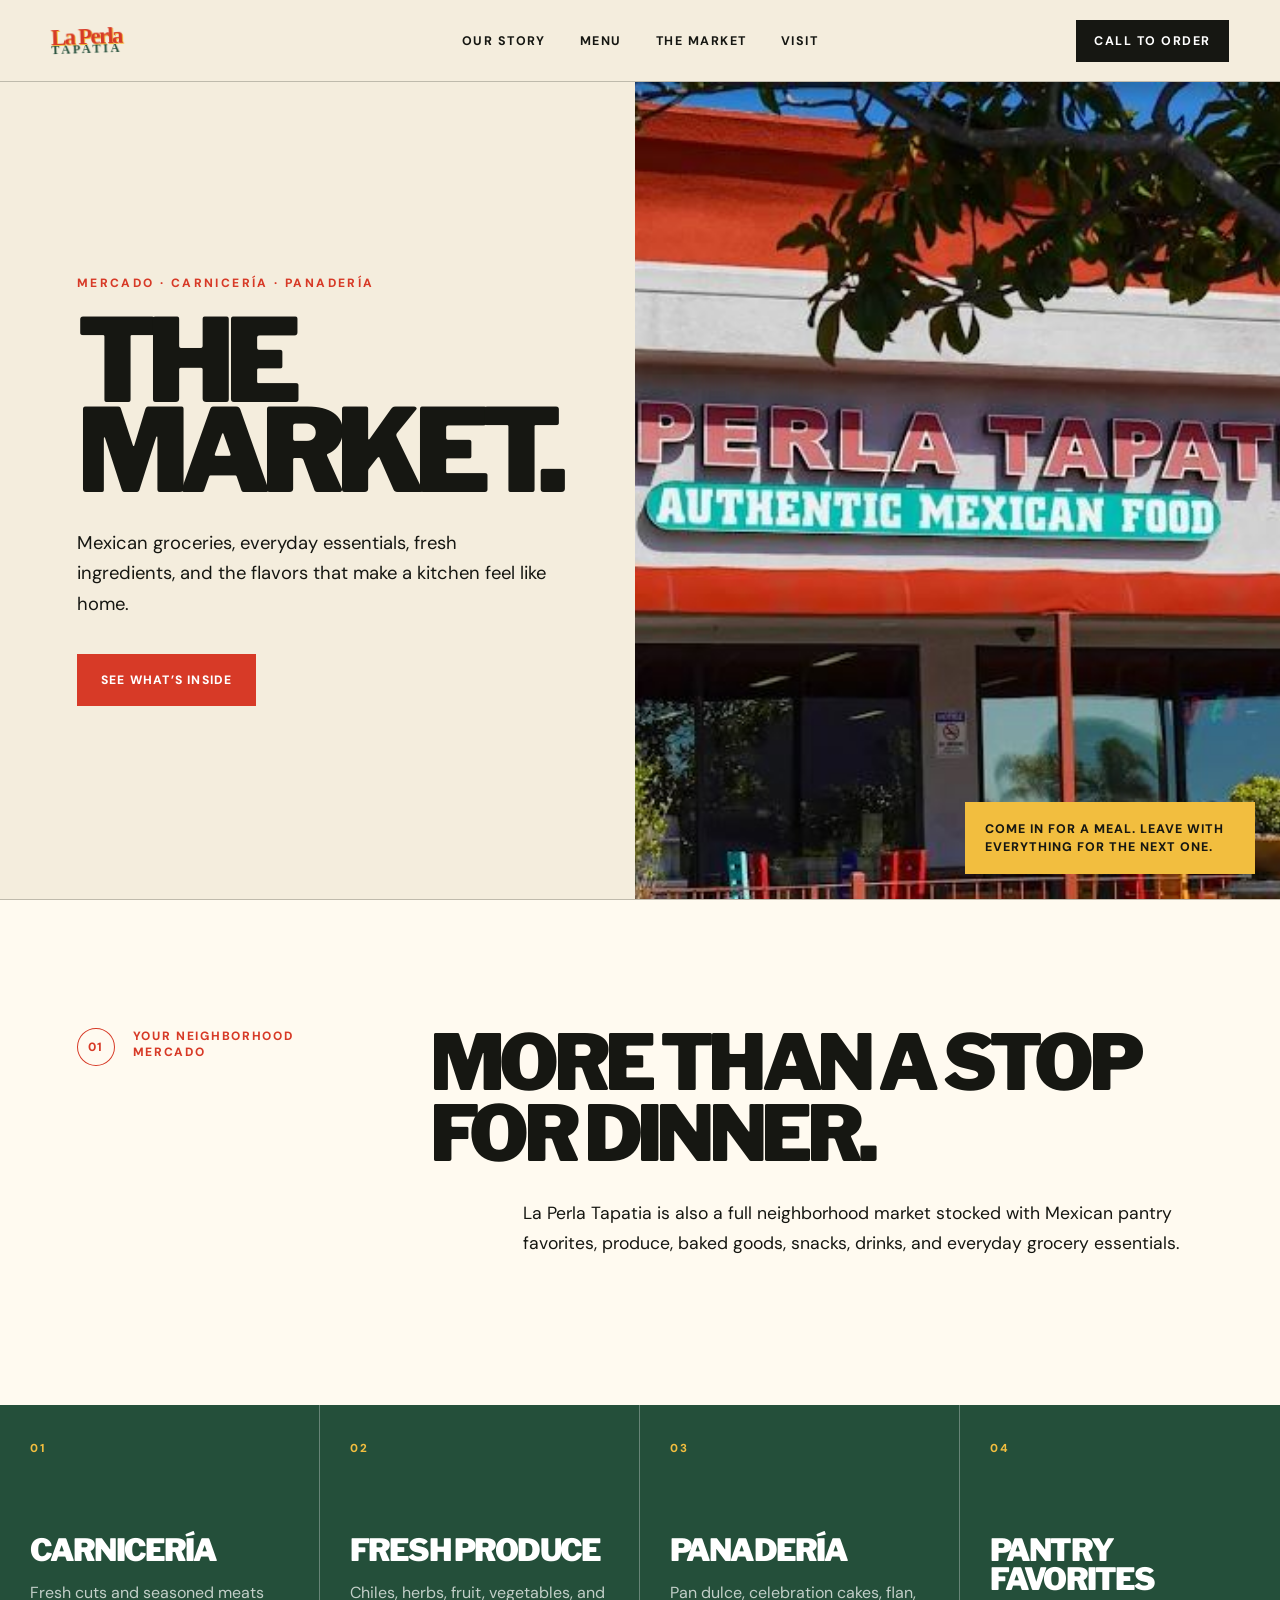
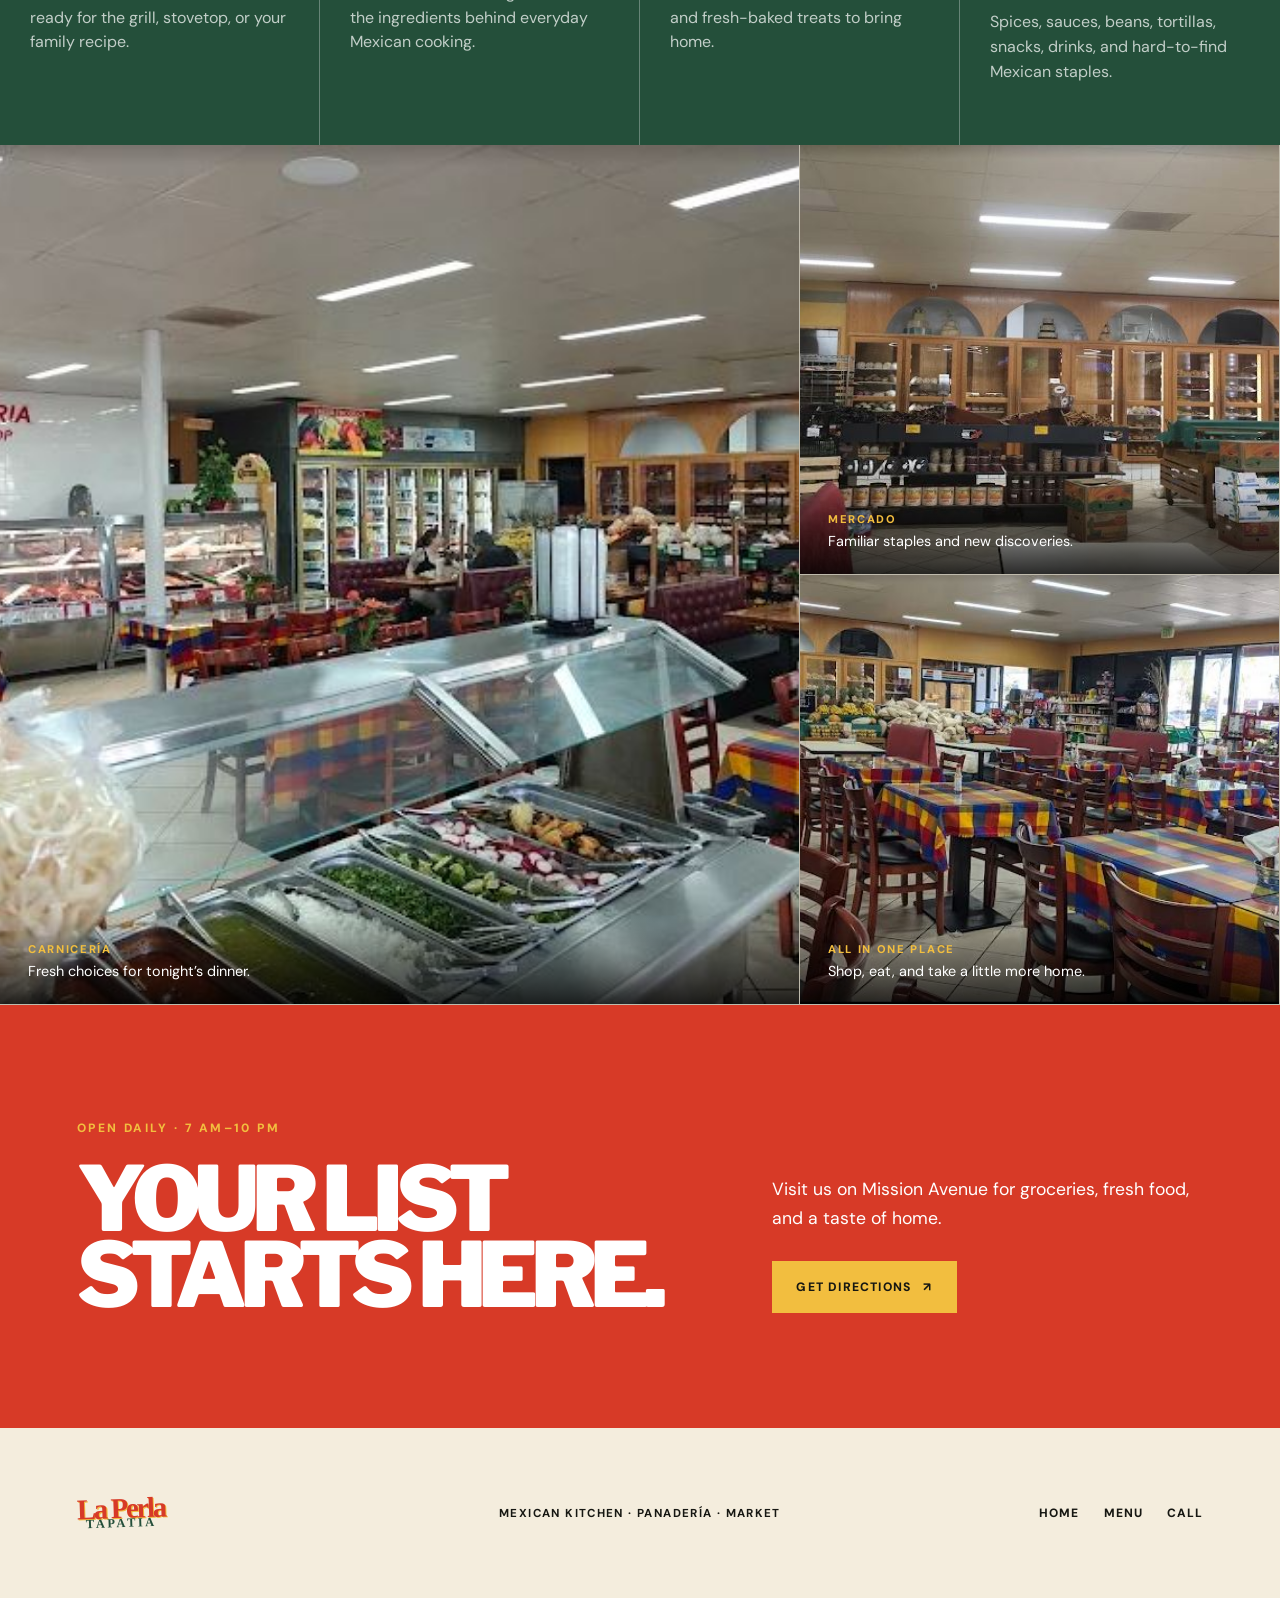
==== market.html @ a1b2bb4e "Add files via upload" ====
<!doctype html>
<html lang="en">
<head>
  <meta charset="utf-8">
  <meta name="viewport" content="width=device-width, initial-scale=1">
  <title>The Market | La Perla Tapatia</title>
  <meta name="description" content="Shop La Perla Tapatia's Mexican market for fresh produce, pantry staples, bakery goods, specialty ingredients, and selections from the carnicería.">
  <link rel="preconnect" href="https://fonts.googleapis.com">
  <link rel="preconnect" href="https://fonts.gstatic.com" crossorigin>
  <link href="https://fonts.googleapis.com/css2?family=DM+Sans:wght@400;500;600;700&family=Libre+Franklin:wght@700;800;900&display=swap" rel="stylesheet">
  <link rel="stylesheet" href="styles.css">
</head>
<body>
  <main>
    <header class="site-header">
      <a class="brand" href="index.html" aria-label="La Perla Tapatia home">
        <span class="brand-pearl">La Perla</span>
        <span class="brand-tapatia">Tapatia</span>
      </a>
      <nav aria-label="Main navigation">
        <a href="index.html#story">Our story</a>
        <a href="menu.html">Menu</a>
        <a href="market.html" aria-current="page">The Market</a>
        <a href="index.html#visit">Visit</a>
      </nav>
      <a class="header-call" href="tel:+17607218486">Call to order</a>
    </header>

    <section class="market-hero">
      <div class="market-hero-copy">
        <p class="eyebrow">Mercado · Carnicería · Panadería</p>
        <h1>The market.</h1>
        <p>Mexican groceries, everyday essentials, fresh ingredients, and the flavors that make a kitchen feel like home.</p>
        <a class="button button-primary" href="#shop">See what’s inside</a>
      </div>
      <figure class="market-hero-image">
        <img src="market-storefront.jpg" alt="La Perla Tapatia storefront in Oceanside">
        <figcaption>Come in for a meal. Leave with everything for the next one.</figcaption>
      </figure>
    </section>

    <section class="market-intro" id="shop">
      <div class="intro-kicker">
        <span class="number">01</span>
        <span>Your neighborhood mercado</span>
      </div>
      <div>
        <h2>More than a stop for dinner.</h2>
        <p>La Perla Tapatia is also a full neighborhood market stocked with Mexican pantry favorites, produce, baked goods, snacks, drinks, and everyday grocery essentials.</p>
      </div>
    </section>

    <section class="market-features">
      <article>
        <span>01</span>
        <h3>Carnicería</h3>
        <p>Fresh cuts and seasoned meats ready for the grill, stovetop, or your family recipe.</p>
      </article>
      <article>
        <span>02</span>
        <h3>Fresh produce</h3>
        <p>Chiles, herbs, fruit, vegetables, and the ingredients behind everyday Mexican cooking.</p>
      </article>
      <article>
        <span>03</span>
        <h3>Panadería</h3>
        <p>Pan dulce, celebration cakes, flan, and fresh-baked treats to bring home.</p>
      </article>
      <article>
        <span>04</span>
        <h3>Pantry favorites</h3>
        <p>Spices, sauces, beans, tortillas, snacks, drinks, and hard-to-find Mexican staples.</p>
      </article>
    </section>

    <section class="market-gallery" aria-label="Inside The Market">
      <figure class="gallery-large">
        <img src="market-carniceria.jpg" alt="La Perla Tapatia carnicería and fresh food counter">
        <figcaption><span>Carnicería</span> Fresh choices for tonight’s dinner.</figcaption>
      </figure>
      <figure>
        <img src="market-grocery.jpg" alt="Grocery displays inside La Perla Tapatia">
        <figcaption><span>Mercado</span> Familiar staples and new discoveries.</figcaption>
      </figure>
      <figure>
        <img src="market-dining.jpg" alt="Dining tables and grocery displays inside La Perla Tapatia">
        <figcaption><span>All in one place</span> Shop, eat, and take a little more home.</figcaption>
      </figure>
    </section>

    <section class="market-cta">
      <div>
        <p class="eyebrow">Open daily · 7 AM–10 PM</p>
        <h2>Your list starts here.</h2>
      </div>
      <div>
        <p>Visit us on Mission Avenue for groceries, fresh food, and a taste of home.</p>
        <a class="button button-dark" href="https://www.google.com/maps/search/?api=1&amp;query=1910+Mission+Ave+Oceanside+CA+92054" target="_blank" rel="noreferrer">Get directions <span aria-hidden="true">↗</span></a>
      </div>
    </section>

    <footer>
      <a class="brand footer-brand" href="index.html"><span class="brand-pearl">La Perla</span><span class="brand-tapatia">Tapatia</span></a>
      <p>Mexican kitchen · Panadería · Market</p>
      <div class="footer-links">
        <a href="index.html">Home</a>
        <a href="menu.html">Menu</a>
        <a href="tel:+17607218486">Call</a>
      </div>
    </footer>
  </main>
</body>
</html>
---- styles.css ----
:root {
  --font-display: "Libre Franklin";
  --font-body: "DM Sans";
  --ink: #161712;
  --cream: #f4eddd;
  --paper: #fffaf0;
  --red: #d73a27;
  --red-dark: #a8291d;
  --green: #244f3a;
  --green-bright: #4d7c48;
  --yellow: #f2be3f;
  --line: rgba(22, 23, 18, 0.24);
}

* {
  box-sizing: border-box;
}

html {
  scroll-behavior: smooth;
}

body {
  margin: 0;
  background: var(--cream);
  color: var(--ink);
  font-family: var(--font-body), Arial, sans-serif;
}

a {
  color: inherit;
  text-decoration: none;
}

.site-header {
  position: sticky;
  top: 0;
  z-index: 20;
  display: grid;
  grid-template-columns: 1fr auto 1fr;
  align-items: center;
  min-height: 82px;
  padding: 10px clamp(20px, 4vw, 64px);
  border-bottom: 1px solid var(--line);
  background: rgba(244, 237, 221, 0.94);
  backdrop-filter: blur(16px);
}

.brand {
  display: inline-flex;
  width: fit-content;
  flex-direction: column;
  align-items: center;
  font-family: Georgia, "Times New Roman", serif;
  line-height: 0.78;
  transform: rotate(-2deg);
}

.brand-pearl {
  color: var(--red);
  font-size: 1.45rem;
  font-weight: 900;
  letter-spacing: -0.08em;
  text-shadow: 1px 1px 0 var(--yellow);
}

.brand-tapatia {
  color: var(--green);
  font-size: 0.78rem;
  font-weight: 800;
  letter-spacing: 0.2em;
  text-transform: uppercase;
}

nav {
  display: flex;
  align-items: center;
  gap: 34px;
}

nav a,
.header-call {
  font-size: 0.78rem;
  font-weight: 700;
  letter-spacing: 0.12em;
  text-transform: uppercase;
}

nav a {
  position: relative;
}

nav a::after {
  position: absolute;
  right: 0;
  bottom: -7px;
  left: 0;
  height: 2px;
  background: var(--red);
  content: "";
  transform: scaleX(0);
  transition: transform 180ms ease;
}

nav a:hover::after,
nav a:focus-visible::after {
  transform: scaleX(1);
}

.header-call {
  justify-self: end;
  padding: 13px 18px;
  background: var(--ink);
  color: white;
}

.hero {
  position: relative;
  display: grid;
  grid-template-columns: minmax(0, 1.1fr) minmax(380px, 0.9fr);
  min-height: calc(100vh - 82px);
  overflow: hidden;
  border-bottom: 1px solid var(--line);
}

.hero-copy {
  display: flex;
  flex-direction: column;
  justify-content: center;
  padding: clamp(62px, 8vw, 120px) clamp(24px, 6vw, 94px) 130px;
}

.eyebrow {
  margin: 0 0 25px;
  color: var(--red);
  font-size: 0.75rem;
  font-weight: 800;
  letter-spacing: 0.2em;
  text-transform: uppercase;
}

h1,
h2,
h3,
h4,
p {
  margin-top: 0;
}

h1 {
  max-width: 750px;
  margin-bottom: 32px;
  font-family: var(--font-display), Arial, sans-serif;
  font-size: clamp(4.2rem, 8.8vw, 9.4rem);
  font-weight: 900;
  letter-spacing: -0.09em;
  line-height: 0.78;
  text-transform: uppercase;
}

h1 span {
  display: block;
  color: var(--red);
}

.hero-lede {
  max-width: 570px;
  margin-bottom: 34px;
  font-size: clamp(1.05rem, 1.6vw, 1.35rem);
  line-height: 1.5;
}

.hero-actions {
  display: flex;
  flex-wrap: wrap;
  align-items: center;
  gap: 22px;
}

.button {
  display: inline-flex;
  align-items: center;
  justify-content: center;
  min-height: 52px;
  padding: 0 24px;
  font-size: 0.76rem;
  font-weight: 800;
  letter-spacing: 0.1em;
  text-transform: uppercase;
  transition: transform 160ms ease, background 160ms ease;
}

.button:hover {
  transform: translateY(-2px);
}

.button-primary {
  background: var(--red);
  color: white;
}

.button-primary:hover {
  background: var(--red-dark);
}

.button-link {
  gap: 8px;
  padding-right: 0;
  padding-left: 0;
  border-bottom: 1px solid var(--ink);
}

.hero-art {
  position: relative;
  min-height: 620px;
  overflow: hidden;
  background: var(--green);
  isolation: isolate;
}

.hero-art::before,
.hero-art::after {
  position: absolute;
  border: 2px solid rgba(255, 250, 240, 0.36);
  border-radius: 999px;
  content: "";
}

.hero-art::before {
  inset: 8% -22% 17% 10%;
}

.hero-art::after {
  inset: 18% -6% 7% -28%;
}

.sun-disc {
  position: absolute;
  top: 12%;
  right: -6%;
  width: 58%;
  aspect-ratio: 1;
  border-radius: 50%;
  background: var(--yellow);
}

.tortilla {
  position: absolute;
  z-index: 2;
  width: 41%;
  aspect-ratio: 1;
  border: 13px solid #e8b765;
  border-radius: 50% 50% 46% 54%;
  background:
    radial-gradient(circle at 36% 42%, var(--red) 0 6%, transparent 7%),
    radial-gradient(circle at 58% 35%, #f4d467 0 7%, transparent 8%),
    radial-gradient(circle at 63% 61%, #79a04d 0 6%, transparent 7%),
    radial-gradient(circle at 38% 67%, #d85f31 0 8%, transparent 9%),
    #f5dca1;
  box-shadow: 0 22px 0 rgba(11, 24, 17, 0.25);
}

.tortilla-one {
  top: 22%;
  left: 12%;
  transform: rotate(-14deg);
}

.tortilla-two {
  right: 9%;
  bottom: 15%;
  transform: rotate(14deg) scale(1.08);
}

.salsa {
  position: absolute;
  z-index: 3;
  width: 20%;
  aspect-ratio: 1;
  border: 9px solid #e6d4a8;
  border-radius: 50%;
  box-shadow: 0 15px 0 rgba(11, 24, 17, 0.24);
}

.salsa-one {
  top: 16%;
  left: 49%;
  background: #d6442b;
}

.salsa-two {
  bottom: 10%;
  left: 11%;
  background: #76a347;
}

.hero-stamp {
  position: absolute;
  z-index: 4;
  top: 49%;
  left: 49%;
  display: grid;
  width: 125px;
  aspect-ratio: 1;
  place-items: center;
  border: 2px solid var(--paper);
  border-radius: 50%;
  color: var(--paper);
  font-family: Georgia, serif;
  font-size: 1.1rem;
  font-style: italic;
  text-align: center;
  transform: rotate(-10deg);
}

.hero-caption {
  position: absolute;
  right: 8%;
  bottom: 6%;
  z-index: 4;
  max-width: 160px;
  color: var(--paper);
  font-size: 0.73rem;
  font-weight: 700;
  letter-spacing: 0.13em;
  line-height: 1.5;
  text-align: right;
  text-transform: uppercase;
}

.hero-ribbon {
  position: absolute;
  right: 0;
  bottom: 0;
  left: 0;
  z-index: 5;
  display: flex;
  align-items: center;
  justify-content: space-around;
  gap: 18px;
  min-height: 64px;
  overflow: hidden;
  padding: 12px 25px;
  background: var(--yellow);
  font-size: 0.8rem;
  font-weight: 800;
  letter-spacing: 0.13em;
  text-transform: uppercase;
  white-space: nowrap;
}

.hero-ribbon i {
  color: var(--red);
  font-style: normal;
}

.intro {
  display: grid;
  grid-template-columns: 0.55fr 1.45fr;
  gap: 60px;
  padding: clamp(78px, 10vw, 150px) clamp(24px, 6vw, 94px);
  background: var(--paper);
}

.intro-kicker {
  display: flex;
  align-items: flex-start;
  gap: 18px;
  color: var(--red);
  font-size: 0.75rem;
  font-weight: 800;
  letter-spacing: 0.14em;
  text-transform: uppercase;
}

.intro-kicker .number {
  display: grid;
  width: 38px;
  height: 38px;
  place-items: center;
  border: 1px solid var(--red);
  border-radius: 50%;
}

.intro-copy > p:first-child {
  max-width: 930px;
  margin-bottom: 36px;
  font-family: var(--font-display), Arial, sans-serif;
  font-size: clamp(2.8rem, 5.8vw, 6.8rem);
  font-weight: 800;
  letter-spacing: -0.075em;
  line-height: 0.95;
}

.intro-copy strong {
  color: var(--red);
}

.intro-detail {
  max-width: 630px;
  margin-left: auto;
  font-size: 1.08rem;
  line-height: 1.65;
}

.favorites {
  display: grid;
  grid-template-columns: repeat(3, 1fr);
}

.favorite-card {
  position: relative;
  display: flex;
  min-height: 450px;
  flex-direction: column;
  justify-content: space-between;
  overflow: hidden;
  padding: 36px;
  border-top: 1px solid var(--line);
  border-right: 1px solid var(--line);
}

.card-number,
.card-label {
  font-size: 0.7rem;
  font-weight: 800;
  letter-spacing: 0.15em;
  text-transform: uppercase;
}

.favorite-card h2 {
  position: relative;
  z-index: 2;
  margin-bottom: 15px;
  font-family: var(--font-display), Arial, sans-serif;
  font-size: clamp(2.6rem, 4vw, 5.2rem);
  font-weight: 900;
  letter-spacing: -0.075em;
  line-height: 0.9;
  text-transform: uppercase;
}

.favorite-card div > p:last-child {
  position: relative;
  z-index: 2;
  max-width: 350px;
  margin-bottom: 0;
  line-height: 1.55;
}

.card-red {
  background: var(--red);
  color: white;
}

.card-cream {
  background: var(--cream);
}

.card-green {
  background: var(--green);
  color: white;
}

.card-mark {
  position: absolute;
  top: 25%;
  right: -9%;
  color: var(--yellow);
  font-size: 15rem;
  line-height: 1;
  opacity: 0.38;
}

.menu-section {
  padding: clamp(85px, 10vw, 150px) clamp(24px, 6vw, 94px);
  background: var(--ink);
  color: var(--paper);
}

.menu-page {
  min-height: calc(100vh - 82px);
}

.menu-page-title {
  margin-bottom: 0;
  font-family: var(--font-display), Arial, sans-serif;
  font-size: clamp(3.8rem, 8vw, 8rem);
  font-weight: 900;
  letter-spacing: -0.085em;
  line-height: 0.83;
  text-transform: uppercase;
}

.section-heading {
  display: grid;
  grid-template-columns: 1fr 0.7fr;
  align-items: end;
  gap: 70px;
  padding-bottom: 60px;
  border-bottom: 1px solid rgba(255, 255, 255, 0.23);
}

.section-heading h2,
.visit-top h2 {
  margin-bottom: 0;
  font-family: var(--font-display), Arial, sans-serif;
  font-size: clamp(3.8rem, 8vw, 8rem);
  font-weight: 900;
  letter-spacing: -0.085em;
  line-height: 0.83;
  text-transform: uppercase;
}

.section-heading > p {
  max-width: 470px;
  margin-bottom: 0;
  color: rgba(255, 250, 240, 0.7);
  line-height: 1.65;
}

.menu-grid {
  display: grid;
  grid-template-columns: repeat(2, 1fr);
  gap: 0 80px;
}

.menu-group {
  padding: 55px 0;
  border-bottom: 1px solid rgba(255, 255, 255, 0.23);
}

.menu-title {
  display: grid;
  grid-template-columns: 50px 1fr;
  gap: 18px;
  margin-bottom: 36px;
}

.menu-title > span {
  display: grid;
  width: 39px;
  height: 39px;
  place-items: center;
  border: 1px solid var(--red);
  border-radius: 50%;
  color: var(--red);
  font-size: 0.72rem;
  font-weight: 800;
}

.menu-title h3 {
  margin-bottom: 7px;
  color: var(--yellow);
  font-family: var(--font-display), Arial, sans-serif;
  font-size: 2.25rem;
  font-weight: 900;
  letter-spacing: -0.05em;
  text-transform: uppercase;
}

.menu-title p,
.menu-item p {
  margin-bottom: 0;
  color: rgba(255, 250, 240, 0.6);
  line-height: 1.45;
}

.menu-items {
  display: grid;
  gap: 26px;
}

.item-line {
  display: grid;
  grid-template-columns: auto 1fr auto;
  align-items: baseline;
  gap: 12px;
}

.item-line::after {
  grid-column: 2;
  grid-row: 1;
  border-bottom: 1px dotted rgba(255, 255, 255, 0.35);
  content: "";
}

.item-line h4,
.item-line span {
  margin-bottom: 0;
  font-size: 1rem;
}

.item-line span {
  grid-column: 3;
  color: var(--yellow);
  font-weight: 700;
}

.menu-item p {
  max-width: 90%;
  margin-top: 7px;
  font-size: 0.87rem;
}

.menu-footer {
  display: flex;
  align-items: center;
  justify-content: space-between;
  gap: 30px;
  padding-top: 55px;
}

.menu-footer p {
  margin-bottom: 0;
  font-family: Georgia, serif;
  font-size: 1.45rem;
  font-style: italic;
}

.button-dark {
  gap: 12px;
  background: var(--yellow);
  color: var(--ink);
}

.visit-section {
  padding: clamp(85px, 10vw, 150px) clamp(24px, 6vw, 94px);
  background: var(--red);
  color: white;
}

.market-hero {
  display: grid;
  grid-template-columns: 0.8fr 1.2fr;
  min-height: calc(100vh - 82px);
  background: var(--cream);
  border-bottom: 1px solid var(--line);
}

.market-hero-copy {
  display: flex;
  flex-direction: column;
  justify-content: center;
  padding: clamp(70px, 8vw, 130px) clamp(24px, 6vw, 94px);
}

.market-hero-copy h1 {
  margin-bottom: 32px;
  font-size: clamp(4.8rem, 9vw, 9.4rem);
}

.market-hero-copy > p:not(.eyebrow) {
  max-width: 550px;
  margin-bottom: 35px;
  font-size: 1.15rem;
  line-height: 1.65;
}

.market-hero-copy .button {
  width: fit-content;
}

.market-hero-image {
  position: relative;
  min-height: 620px;
  margin: 0;
  overflow: hidden;
  background: var(--green);
}

.market-hero-image img {
  width: 100%;
  height: 100%;
  object-fit: cover;
}

.market-hero-image figcaption {
  position: absolute;
  right: 25px;
  bottom: 25px;
  max-width: 290px;
  padding: 18px 20px;
  background: var(--yellow);
  color: var(--ink);
  font-size: 0.78rem;
  font-weight: 800;
  letter-spacing: 0.08em;
  line-height: 1.45;
  text-transform: uppercase;
}

.market-intro {
  display: grid;
  grid-template-columns: 0.55fr 1.45fr;
  gap: 60px;
  padding: clamp(85px, 10vw, 150px) clamp(24px, 6vw, 94px);
  background: var(--paper);
}

.market-intro h2 {
  max-width: 900px;
  margin-bottom: 30px;
  font-family: var(--font-display), Arial, sans-serif;
  font-size: clamp(3rem, 6vw, 6.8rem);
  font-weight: 900;
  letter-spacing: -0.075em;
  line-height: 0.92;
  text-transform: uppercase;
}

.market-intro > div:last-child > p {
  max-width: 680px;
  margin-left: auto;
  font-size: 1.1rem;
  line-height: 1.7;
}

.market-features {
  display: grid;
  grid-template-columns: repeat(4, 1fr);
  background: var(--green);
  color: white;
}

.market-features article {
  min-height: 340px;
  padding: 36px 30px;
  border-right: 1px solid rgba(255, 255, 255, 0.3);
}

.market-features article:last-child {
  border-right: 0;
}

.market-features article > span {
  display: block;
  margin-bottom: 80px;
  color: var(--yellow);
  font-size: 0.72rem;
  font-weight: 800;
  letter-spacing: 0.15em;
}

.market-features h3 {
  margin-bottom: 16px;
  font-family: var(--font-display), Arial, sans-serif;
  font-size: clamp(1.8rem, 2.4vw, 3.1rem);
  font-weight: 900;
  letter-spacing: -0.06em;
  line-height: 0.95;
  text-transform: uppercase;
}

.market-features p {
  margin-bottom: 0;
  color: rgba(255, 255, 255, 0.72);
  line-height: 1.55;
}

.market-gallery {
  display: grid;
  grid-template-columns: 1.25fr 0.75fr;
  background: var(--cream);
}

.market-gallery figure {
  position: relative;
  min-height: 430px;
  margin: 0;
  overflow: hidden;
  border-right: 1px solid var(--line);
  border-bottom: 1px solid var(--line);
}

.market-gallery .gallery-large {
  grid-row: span 2;
  min-height: 860px;
}

.market-gallery img {
  width: 100%;
  height: 100%;
  object-fit: cover;
  transition: transform 400ms ease;
}

.market-gallery figure:hover img {
  transform: scale(1.025);
}

.market-gallery figcaption {
  position: absolute;
  right: 0;
  bottom: 0;
  left: 0;
  padding: 24px 28px;
  background: linear-gradient(transparent, rgba(0, 0, 0, 0.8));
  color: white;
  font-size: 0.9rem;
}

.market-gallery figcaption span {
  display: block;
  margin-bottom: 6px;
  color: var(--yellow);
  font-size: 0.7rem;
  font-weight: 800;
  letter-spacing: 0.15em;
  text-transform: uppercase;
}

.market-cta {
  display: grid;
  grid-template-columns: 1fr 0.7fr;
  align-items: end;
  gap: 80px;
  padding: clamp(80px, 9vw, 140px) clamp(24px, 6vw, 94px);
  background: var(--red);
  color: white;
}

.market-cta .eyebrow {
  color: var(--yellow);
}

.market-cta h2 {
  margin-bottom: 0;
  font-family: var(--font-display), Arial, sans-serif;
  font-size: clamp(3.6rem, 7vw, 7.5rem);
  font-weight: 900;
  letter-spacing: -0.08em;
  line-height: 0.85;
  text-transform: uppercase;
}

.market-cta > div:last-child p {
  margin-bottom: 28px;
  font-size: 1.1rem;
  line-height: 1.65;
}

.visit-top {
  max-width: 1000px;
  margin-bottom: 70px;
}

.visit-top .eyebrow {
  color: var(--yellow);
}

.visit-grid {
  display: grid;
  grid-template-columns: 1.2fr 0.8fr 1fr;
  border-top: 1px solid rgba(255, 255, 255, 0.5);
  border-bottom: 1px solid rgba(255, 255, 255, 0.5);
}

.visit-panel {
  min-height: 310px;
  padding: 34px;
  border-right: 1px solid rgba(255, 255, 255, 0.5);
}

.visit-panel:last-child {
  border-right: 0;
}

.panel-label {
  display: block;
  margin-bottom: 55px;
  color: var(--yellow);
  font-size: 0.7rem;
  font-weight: 800;
  letter-spacing: 0.16em;
  text-transform: uppercase;
}

.visit-address address,
.visit-hours p,
.visit-phone p {
  margin-bottom: 25px;
  font-family: var(--font-display), Arial, sans-serif;
  font-size: clamp(1.6rem, 2.7vw, 3.1rem);
  font-style: normal;
  font-weight: 800;
  letter-spacing: -0.045em;
  line-height: 1.08;
}

.visit-panel > a {
  border-bottom: 1px solid currentColor;
  font-size: 0.78rem;
  font-weight: 800;
  letter-spacing: 0.1em;
  text-transform: uppercase;
}

.visit-hours strong {
  display: block;
  margin-bottom: 18px;
  color: var(--yellow);
  font-size: 1.35rem;
}

.visit-hours small {
  color: rgba(255, 255, 255, 0.7);
}

.visit-phone > a {
  font-size: clamp(1.25rem, 2.1vw, 2rem);
}

footer {
  display: grid;
  grid-template-columns: 1fr auto 1fr;
  align-items: center;
  min-height: 170px;
  padding: 35px clamp(24px, 6vw, 94px);
  background: var(--cream);
}

.footer-brand .brand-pearl {
  font-size: 1.8rem;
}

footer > p {
  margin-bottom: 0;
  font-size: 0.72rem;
  font-weight: 700;
  letter-spacing: 0.12em;
  text-align: center;
  text-transform: uppercase;
}

.footer-links {
  display: flex;
  justify-self: end;
  gap: 24px;
  font-size: 0.75rem;
  font-weight: 800;
  letter-spacing: 0.09em;
  text-transform: uppercase;
}

:focus-visible {
  outline: 3px solid var(--yellow);
  outline-offset: 4px;
}

@media (max-width: 900px) {
  .site-header {
    grid-template-columns: 1fr auto;
  }

  nav {
    display: none;
  }

  .hero {
    grid-template-columns: 1fr;
  }

  .hero-copy {
    min-height: 650px;
    padding-bottom: 120px;
  }

  .hero-art {
    min-height: 590px;
  }

  .intro {
    grid-template-columns: 1fr;
  }

  .favorites {
    grid-template-columns: 1fr;
  }

  .favorite-card {
    min-height: 360px;
  }

  .section-heading,
  .menu-grid {
    grid-template-columns: 1fr;
  }

  .section-heading {
    gap: 32px;
  }

  .visit-grid {
    grid-template-columns: 1fr;
  }

  .market-hero,
  .market-intro,
  .market-cta {
    grid-template-columns: 1fr;
  }

  .market-hero-image {
    min-height: 520px;
  }

  .market-features {
    grid-template-columns: repeat(2, 1fr);
  }

  .market-features article {
    border-bottom: 1px solid rgba(255, 255, 255, 0.3);
  }

  .market-gallery {
    grid-template-columns: 1fr;
  }

  .market-gallery .gallery-large {
    grid-row: auto;
    min-height: 560px;
  }

  .visit-panel {
    min-height: 260px;
    border-right: 0;
    border-bottom: 1px solid rgba(255, 255, 255, 0.5);
  }

  .visit-panel:last-child {
    border-bottom: 0;
  }

  footer {
    grid-template-columns: 1fr;
    gap: 28px;
    justify-items: center;
    padding-block: 50px;
  }

  .footer-links {
    justify-self: center;
  }
}

@media (max-width: 560px) {
  .site-header {
    min-height: 72px;
  }

  .header-call {
    padding: 11px 13px;
    font-size: 0.65rem;
  }

  .hero {
    min-height: auto;
  }

  .hero-copy {
    min-height: 590px;
    padding-top: 75px;
  }

  h1 {
    font-size: clamp(3.7rem, 19vw, 5.5rem);
  }

  .hero-art {
    min-height: 470px;
  }

  .hero-ribbon {
    justify-content: flex-start;
  }

  .intro-copy > p:first-child {
    font-size: 2.65rem;
  }

  .favorite-card {
    min-height: 330px;
    padding: 27px;
  }

  .section-heading h2,
  .visit-top h2 {
    font-size: 3.6rem;
  }

  .menu-footer {
    align-items: stretch;
    flex-direction: column;
  }

  .button-dark {
    text-align: center;
  }

  .visit-panel {
    padding-inline: 0;
  }

  .market-hero-copy h1 {
    font-size: 4.3rem;
  }

  .market-hero-image {
    min-height: 390px;
  }

  .market-intro h2,
  .market-cta h2 {
    font-size: 3.15rem;
  }

  .market-features {
    grid-template-columns: 1fr;
  }

  .market-features article {
    min-height: 280px;
    border-right: 0;
  }

  .market-features article > span {
    margin-bottom: 55px;
  }

  .market-gallery figure,
  .market-gallery .gallery-large {
    min-height: 340px;
  }
}

@media (prefers-reduced-motion: reduce) {
  html {
    scroll-behavior: auto;
  }

  *,
  *::before,
  *::after {
    scroll-behavior: auto !important;
    transition-duration: 0.01ms !important;
  }
}
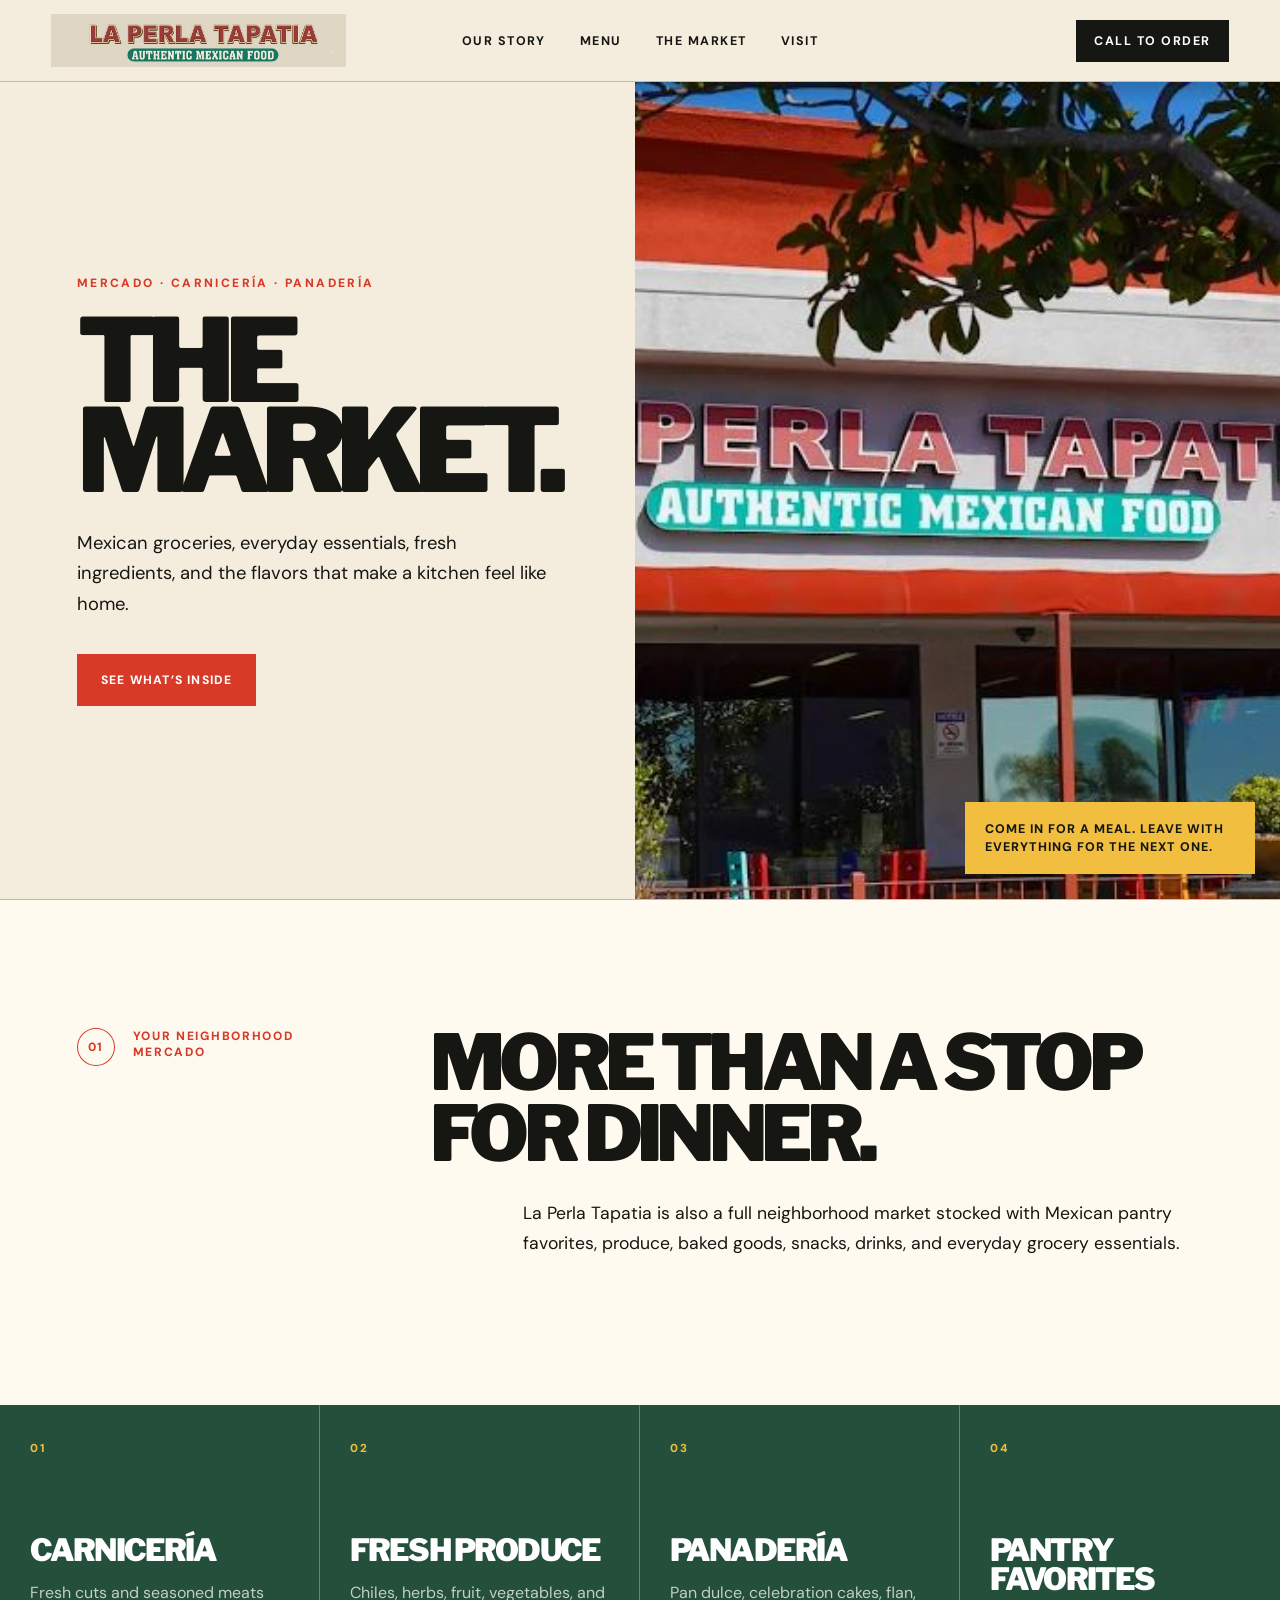
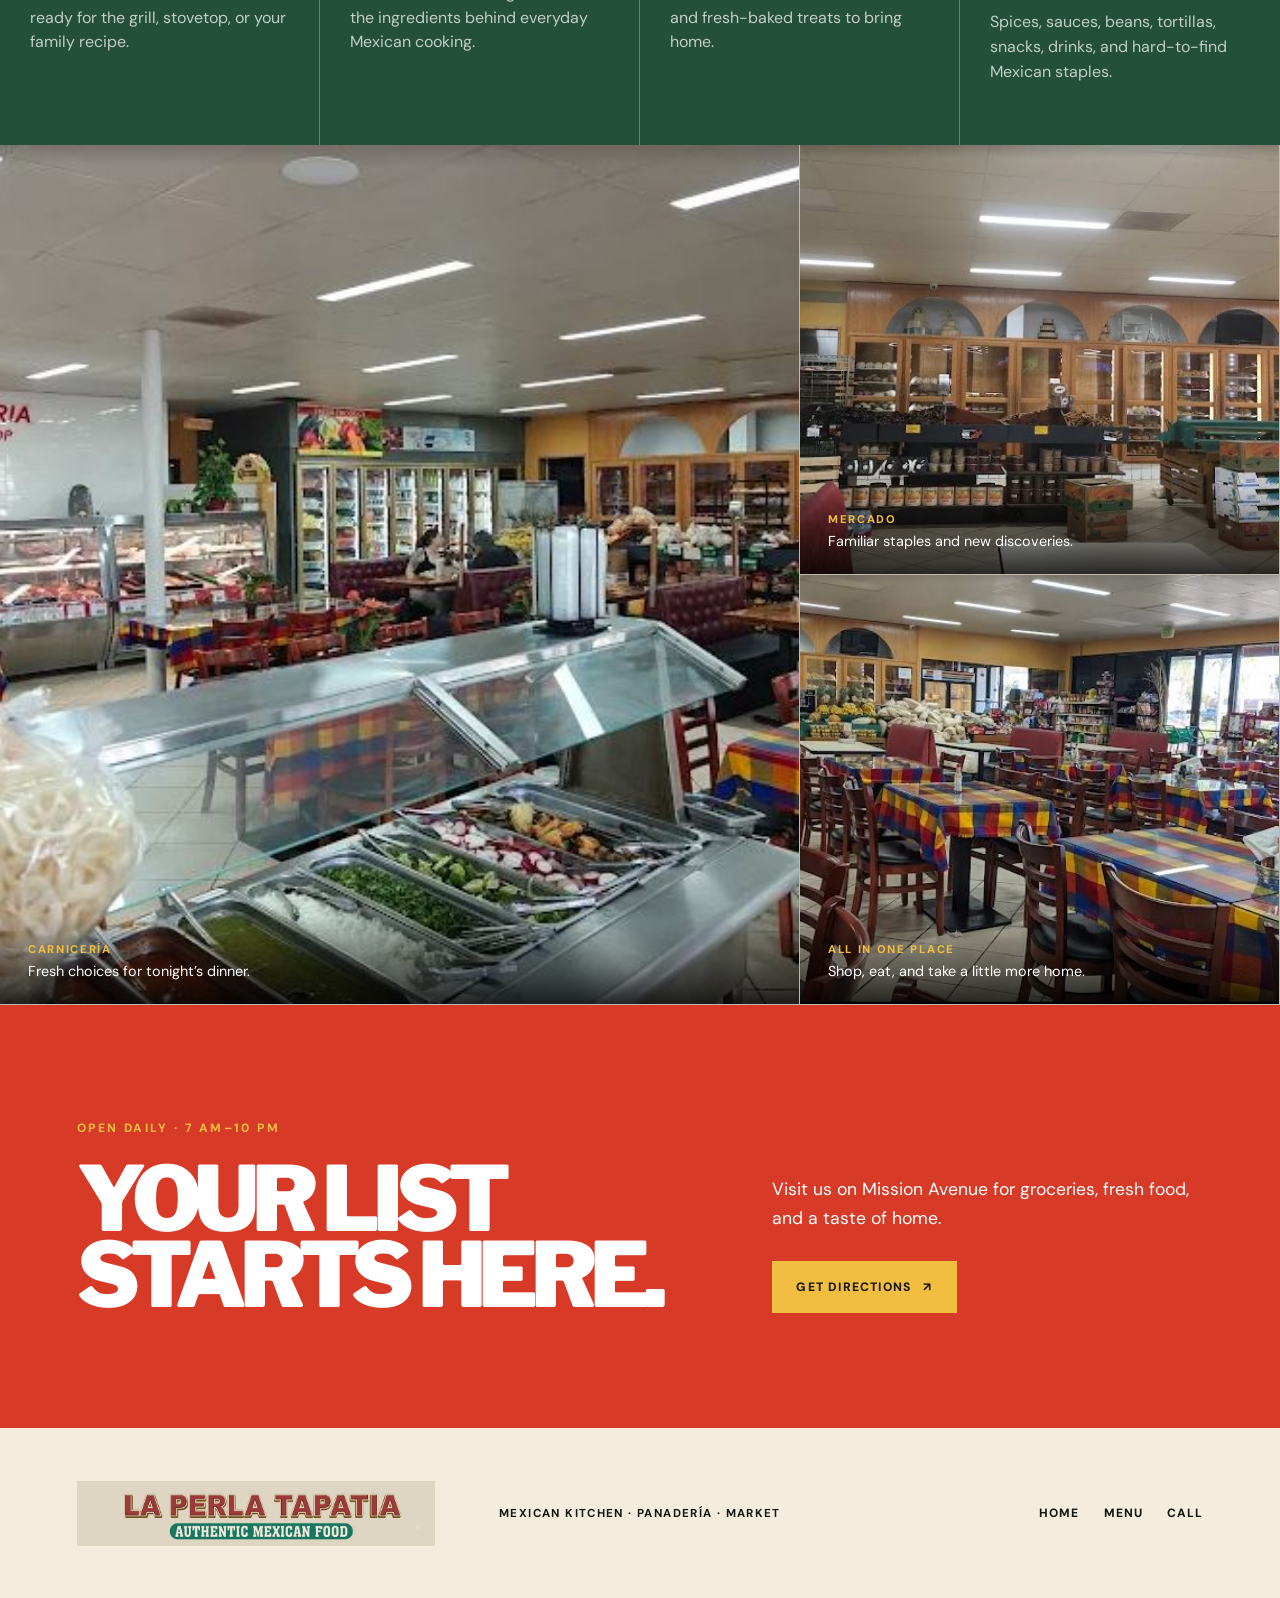
==== commit 847bbc1f: "Add files via upload" ====
--- a/market.html
+++ b/market.html
@@ -14,8 +14,7 @@
   <main>
     <header class="site-header">
       <a class="brand" href="index.html" aria-label="La Perla Tapatia home">
-        <span class="brand-pearl">La Perla</span>
-        <span class="brand-tapatia">Tapatia</span>
+        <img class="brand-logo" src="la-perla-tapatia-logo.jpg" alt="La Perla Tapatia — Authentic Mexican Food">
       </a>
       <nav aria-label="Main navigation">
         <a href="index.html#story">Our story</a>
@@ -100,7 +99,7 @@
     </section>
 
     <footer>
-      <a class="brand footer-brand" href="index.html"><span class="brand-pearl">La Perla</span><span class="brand-tapatia">Tapatia</span></a>
+      <a class="brand footer-brand" href="index.html"><img class="brand-logo" src="la-perla-tapatia-logo.jpg" alt="La Perla Tapatia — Authentic Mexican Food"></a>
       <p>Mexican kitchen · Panadería · Market</p>
       <div class="footer-links">
         <a href="index.html">Home</a>
--- a/styles.css
+++ b/styles.css
@@ -47,29 +47,16 @@
 }
 
 .brand {
-  display: inline-flex;
-  width: fit-content;
-  flex-direction: column;
-  align-items: center;
-  font-family: Georgia, "Times New Roman", serif;
-  line-height: 0.78;
-  transform: rotate(-2deg);
-}
-
-.brand-pearl {
-  color: var(--red);
-  font-size: 1.45rem;
-  font-weight: 900;
-  letter-spacing: -0.08em;
-  text-shadow: 1px 1px 0 var(--yellow);
-}
-
-.brand-tapatia {
-  color: var(--green);
-  font-size: 0.78rem;
-  font-weight: 800;
-  letter-spacing: 0.2em;
-  text-transform: uppercase;
+  display: inline-block;
+  width: clamp(210px, 23vw, 310px);
+  line-height: 0;
+}
+
+.brand-logo {
+  display: block;
+  width: 100%;
+  height: auto;
+  mix-blend-mode: multiply;
 }
 
 nav {
@@ -920,8 +907,8 @@
   background: var(--cream);
 }
 
-.footer-brand .brand-pearl {
-  font-size: 1.8rem;
+.footer-brand {
+  width: clamp(240px, 28vw, 360px);
 }
 
 footer > p {
@@ -1054,6 +1041,14 @@
     font-size: 0.65rem;
   }
 
+  .brand {
+    width: 185px;
+  }
+
+  .footer-brand {
+    width: min(290px, 82vw);
+  }
+
   .hero {
     min-height: auto;
   }
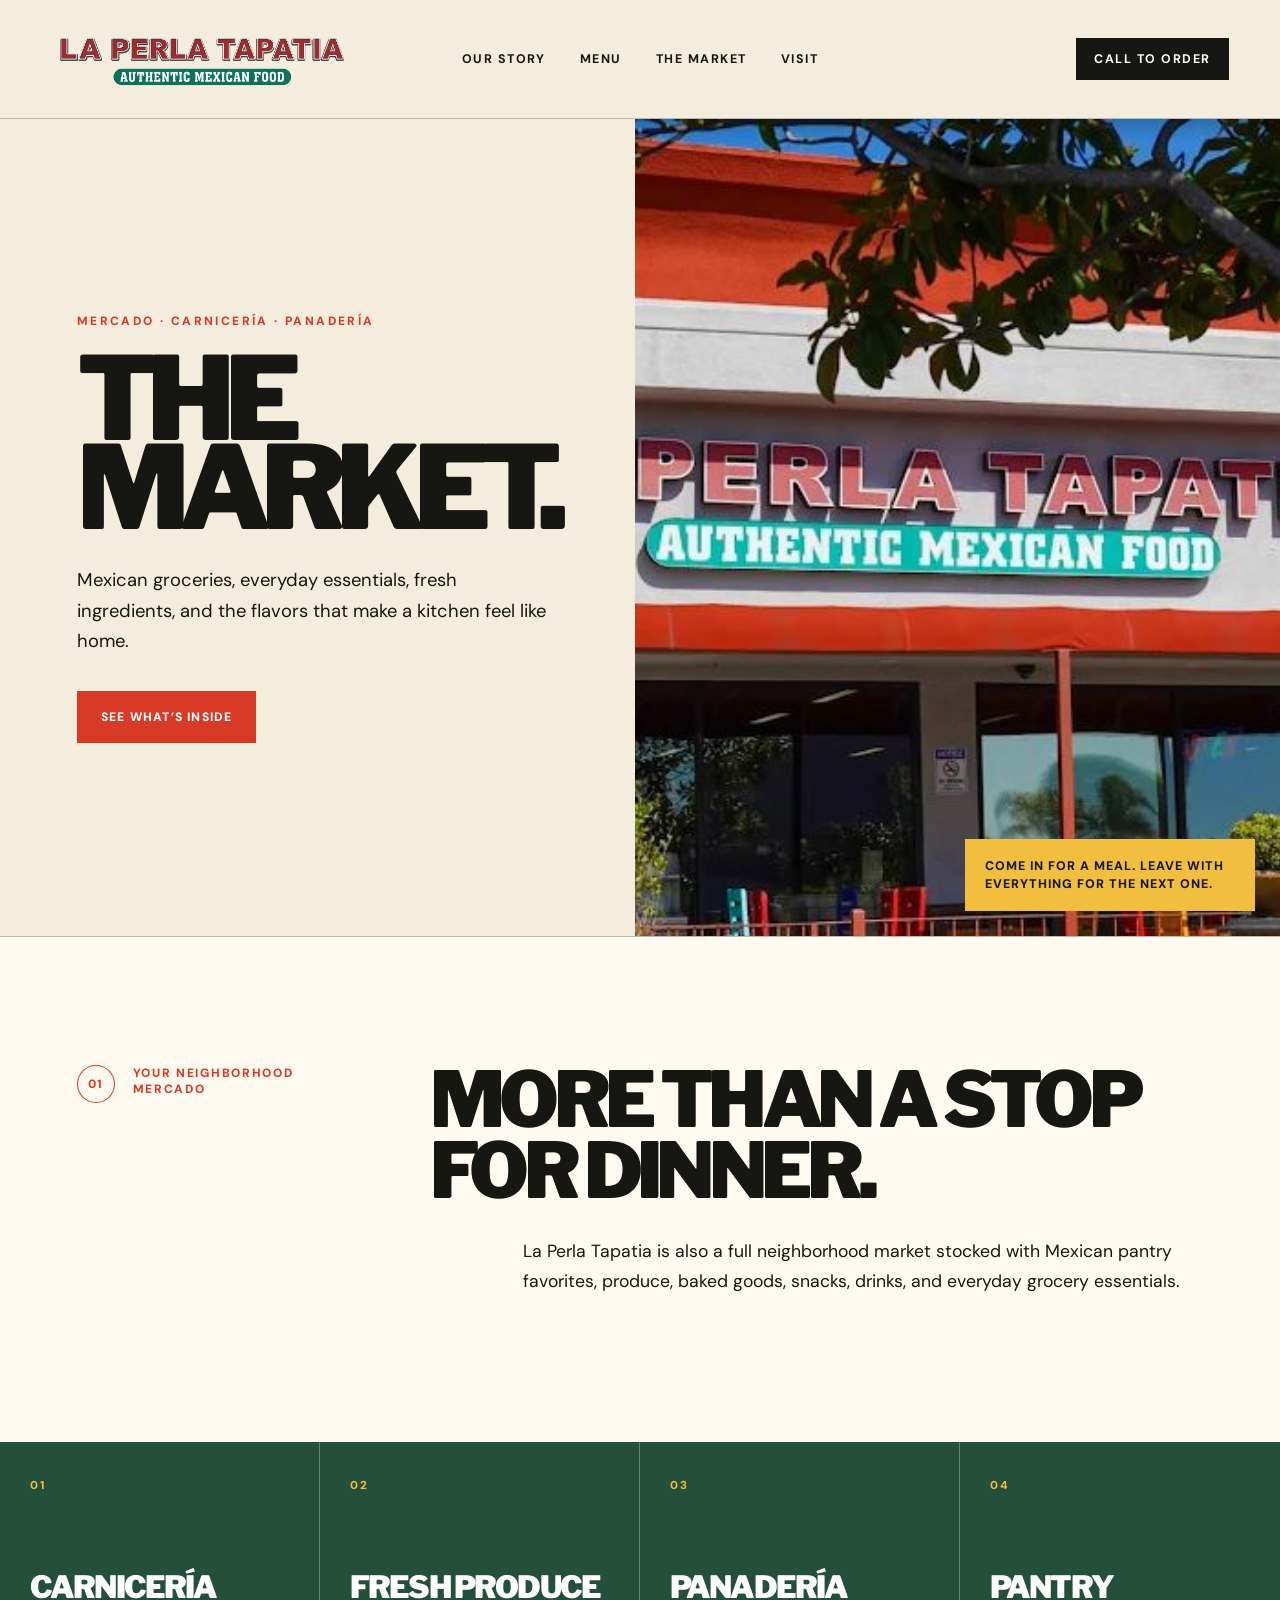
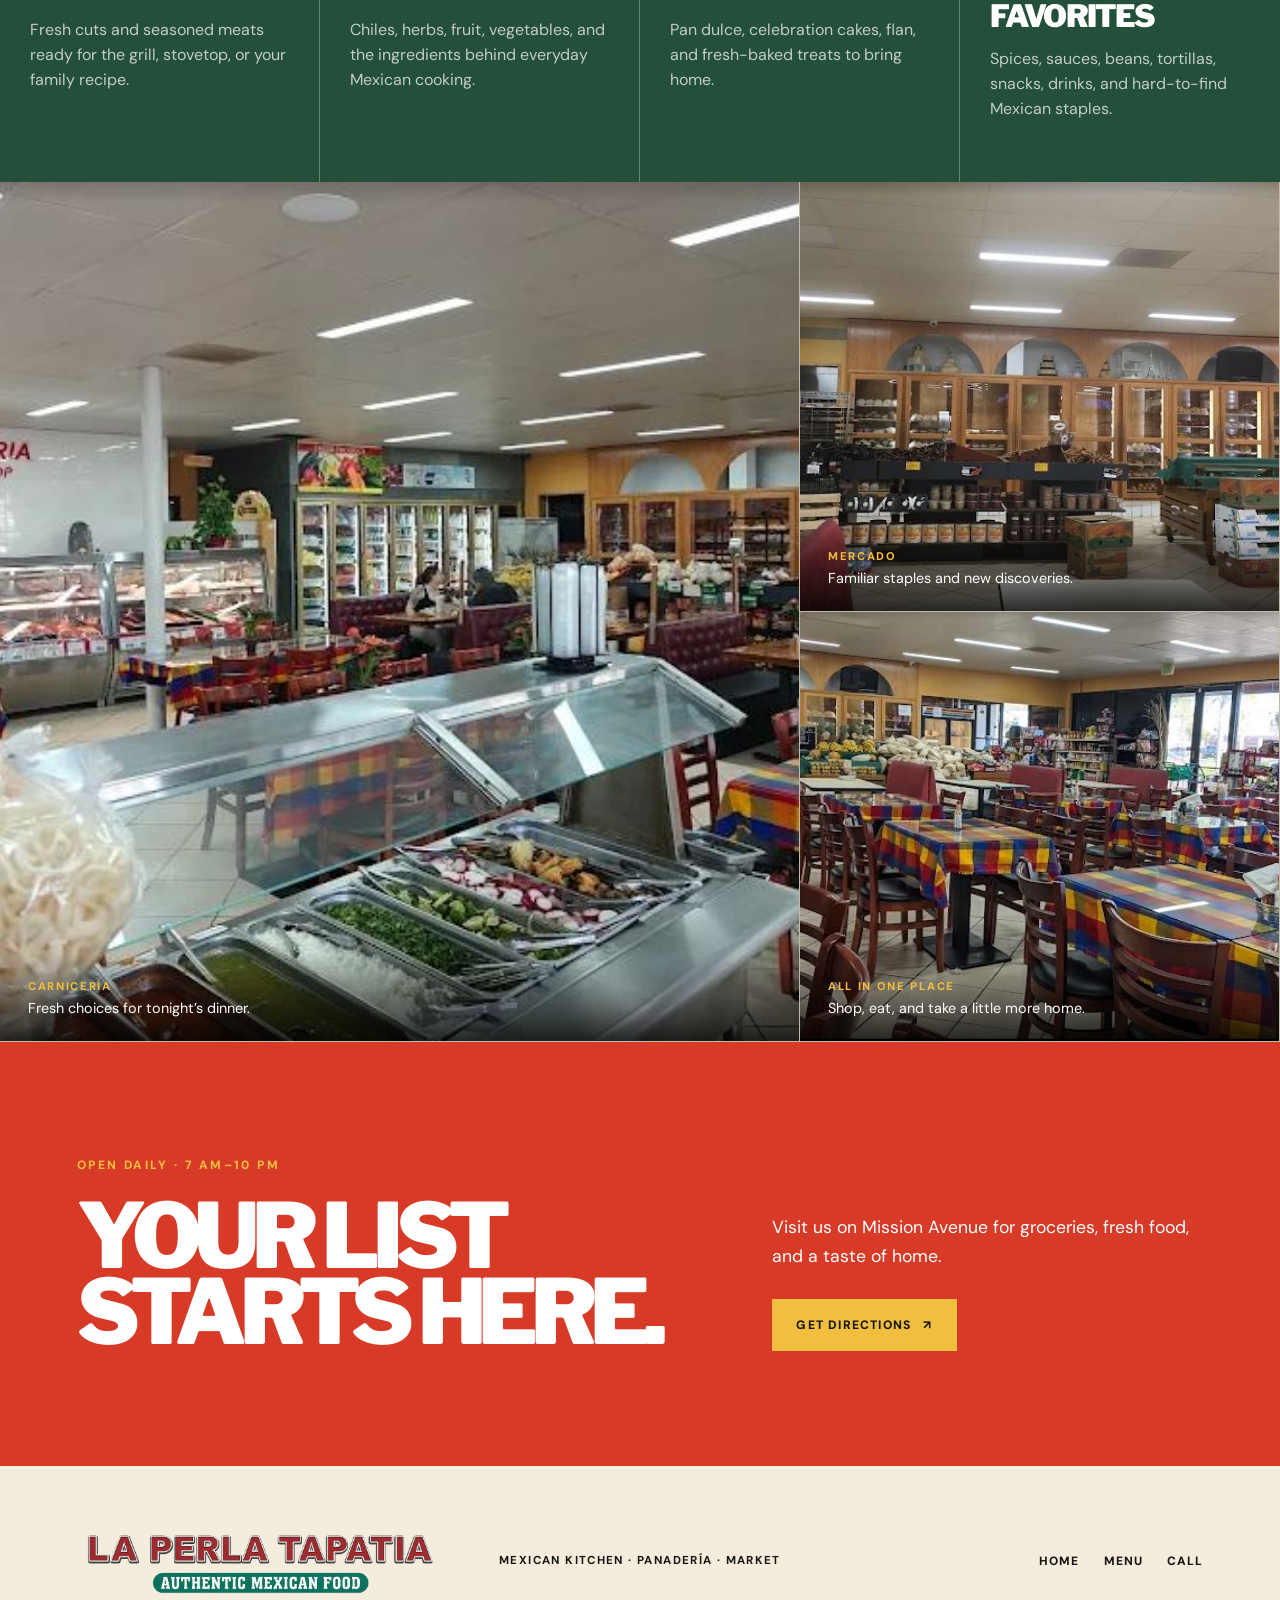
==== commit 66e39f83: "Add files via upload" ====
--- a/market.html
+++ b/market.html
@@ -14,7 +14,7 @@
   <main>
     <header class="site-header">
       <a class="brand" href="index.html" aria-label="La Perla Tapatia home">
-        <img class="brand-logo" src="la-perla-tapatia-logo.jpg" alt="La Perla Tapatia — Authentic Mexican Food">
+        <img class="brand-logo" src="la-perla-tapatia-logo.png" alt="La Perla Tapatia — Authentic Mexican Food">
       </a>
       <nav aria-label="Main navigation">
         <a href="index.html#story">Our story</a>
@@ -99,7 +99,7 @@
     </section>
 
     <footer>
-      <a class="brand footer-brand" href="index.html"><img class="brand-logo" src="la-perla-tapatia-logo.jpg" alt="La Perla Tapatia — Authentic Mexican Food"></a>
+      <a class="brand footer-brand" href="index.html"><img class="brand-logo" src="la-perla-tapatia-logo.png" alt="La Perla Tapatia — Authentic Mexican Food"></a>
       <p>Mexican kitchen · Panadería · Market</p>
       <div class="footer-links">
         <a href="index.html">Home</a>
--- a/styles.css
+++ b/styles.css
@@ -56,7 +56,7 @@
   display: block;
   width: 100%;
   height: auto;
-  mix-blend-mode: multiply;
+  mix-blend-mode: normal;
 }
 
 nav {
@@ -203,6 +203,42 @@
   overflow: hidden;
   background: var(--green);
   isolation: isolate;
+}
+
+.hero-photo {
+  position: relative;
+  min-height: 620px;
+  margin: 0;
+  overflow: hidden;
+  background: var(--green);
+}
+
+.hero-photo::after {
+  position: absolute;
+  inset: 0;
+  background: linear-gradient(180deg, transparent 55%, rgba(14, 22, 16, 0.7));
+  content: "";
+}
+
+.hero-photo img {
+  width: 100%;
+  height: 100%;
+  object-fit: cover;
+}
+
+.hero-photo figcaption {
+  position: absolute;
+  right: 8%;
+  bottom: 10%;
+  z-index: 2;
+  max-width: 210px;
+  color: white;
+  font-size: 0.76rem;
+  font-weight: 800;
+  letter-spacing: 0.14em;
+  line-height: 1.5;
+  text-align: right;
+  text-transform: uppercase;
 }
 
 .hero-art::before,
@@ -957,6 +993,10 @@
     min-height: 590px;
   }
 
+  .hero-photo {
+    min-height: 590px;
+  }
+
   .intro {
     grid-template-columns: 1fr;
   }
@@ -1066,6 +1106,10 @@
     min-height: 470px;
   }
 
+  .hero-photo {
+    min-height: 470px;
+  }
+
   .hero-ribbon {
     justify-content: flex-start;
   }
